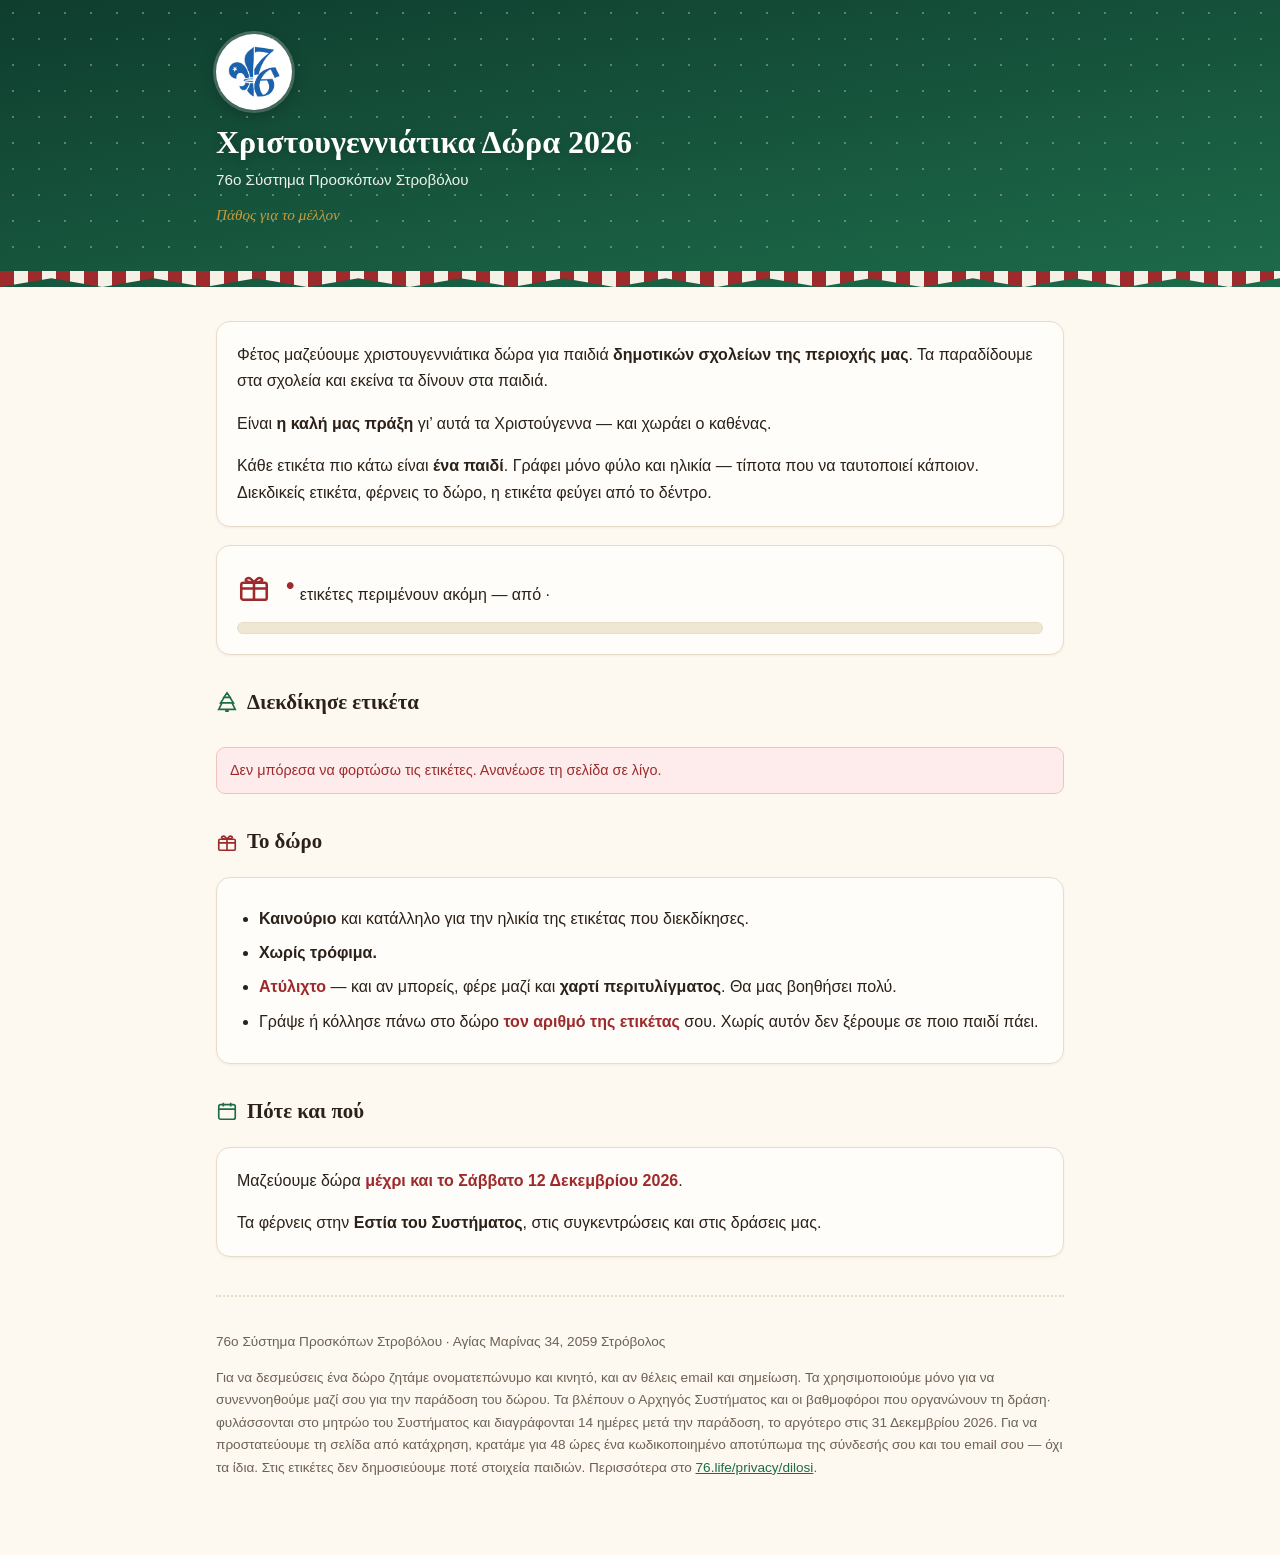
==== dora2026/index.html @ ab963748 "Ανατροφοδότηση Διημέρου Αγέλης (χωρίς όνομα) + δοκιμαστικό δίδυμο · σελίδα δώρων · εκτέλεση forms-su" ====
<!doctype html>
<html lang="el">
<head>
<meta charset="utf-8">
<title>Χριστουγεννιάτικα Δώρα 2026 · 76ο Σύστημα Προσκόπων Στροβόλου</title>
<link rel="canonical" href="https://formes.76.life/dora2026/dora-2026.html">
<meta http-equiv="refresh" content="0; url=dora-2026.html">
<meta name="robots" content="noindex">
</head>
<body>
<p>Μεταφέρεσαι στη σελίδα… <a href="dora-2026.html">Χριστουγεννιάτικα Δώρα 2026</a></p>
<script>location.replace("dora-2026.html");</script>
</body>
</html>
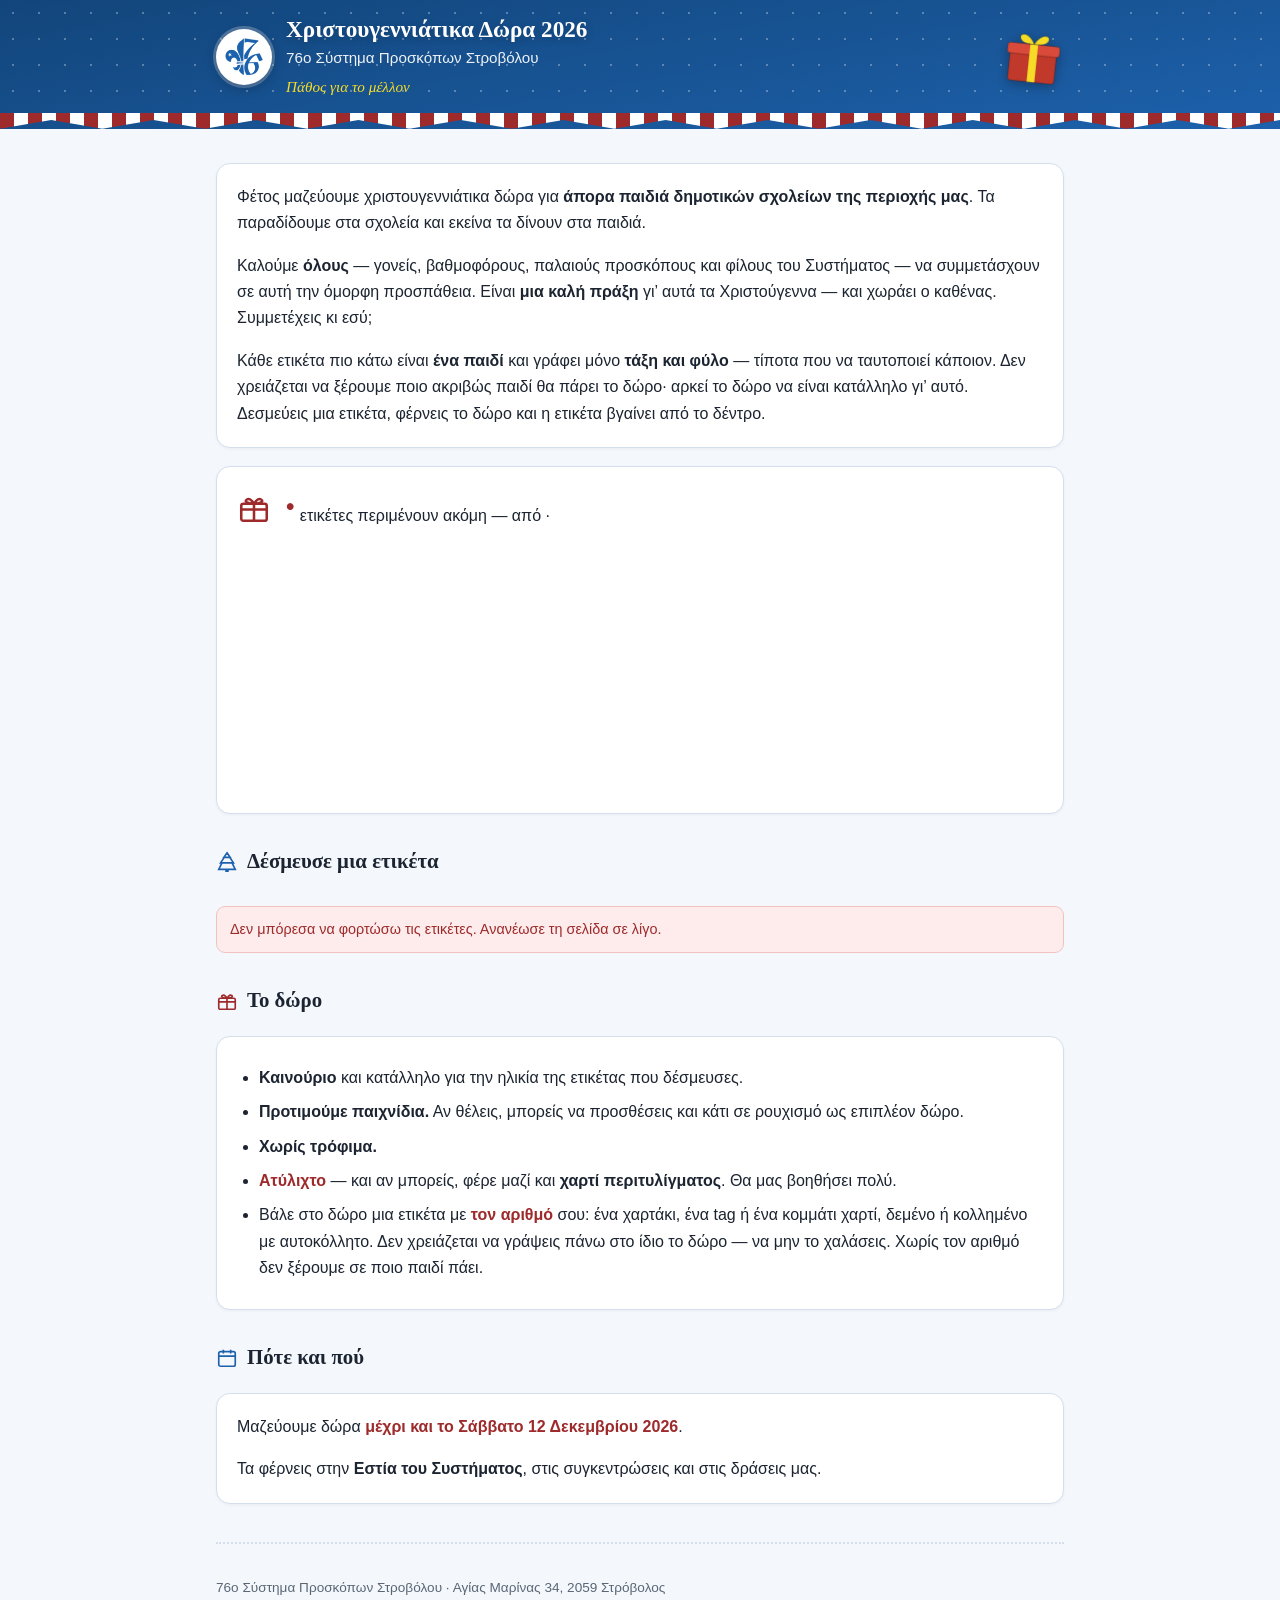
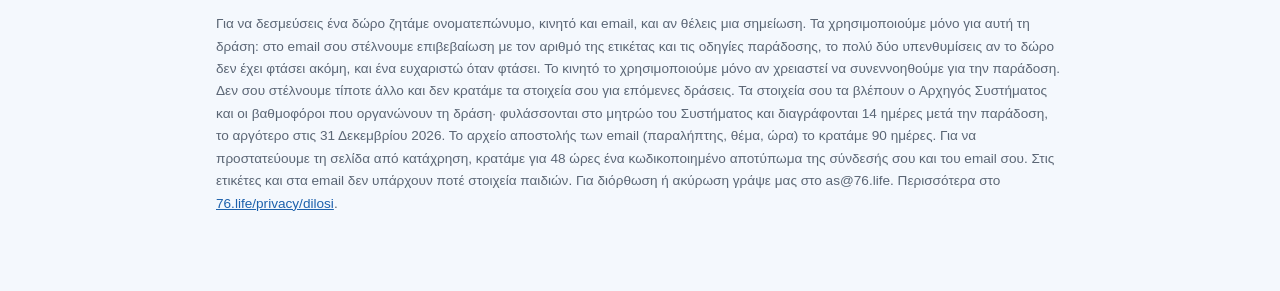
==== commit 68a937e3: "Δώρα: εικόνα και τίτλος προεπισκόπησης συνδέσμου (Viber, Facebook) Co-Authored-By: Claude Sonnet 5.5" ====
--- a/dora2026/index.html
+++ b/dora2026/index.html
@@ -6,6 +6,17 @@
 <link rel="canonical" href="https://formes.76.life/dora2026/dora-2026.html">
 <meta http-equiv="refresh" content="0; url=dora-2026.html">
 <meta name="robots" content="noindex">
+<meta name="description" content="Δέσμευσε μια ετικέτα και χάρισε ένα δώρο σε ένα παιδί της περιοχής μας.">
+<meta property="og:type" content="website">
+<meta property="og:locale" content="el_GR">
+<meta property="og:site_name" content="76ο Σύστημα Προσκόπων Στροβόλου">
+<meta property="og:title" content="Χριστουγεννιάτικα Δώρα 2026 · 76ο Σύστημα Προσκόπων Στροβόλου">
+<meta property="og:description" content="Δέσμευσε μια ετικέτα και χάρισε ένα δώρο σε ένα παιδί της περιοχής μας. Μέχρι το Σάββατο 12 Δεκεμβρίου.">
+<meta property="og:url" content="https://formes.76.life/dora2026/">
+<meta property="og:image" content="https://formes.76.life/dora2026/dora-2026-og.png">
+<meta property="og:image:width" content="1200">
+<meta property="og:image:height" content="630">
+<meta name="twitter:card" content="summary_large_image">
 </head>
 <body>
 <p>Μεταφέρεσαι στη σελίδα… <a href="dora-2026.html">Χριστουγεννιάτικα Δώρα 2026</a></p>
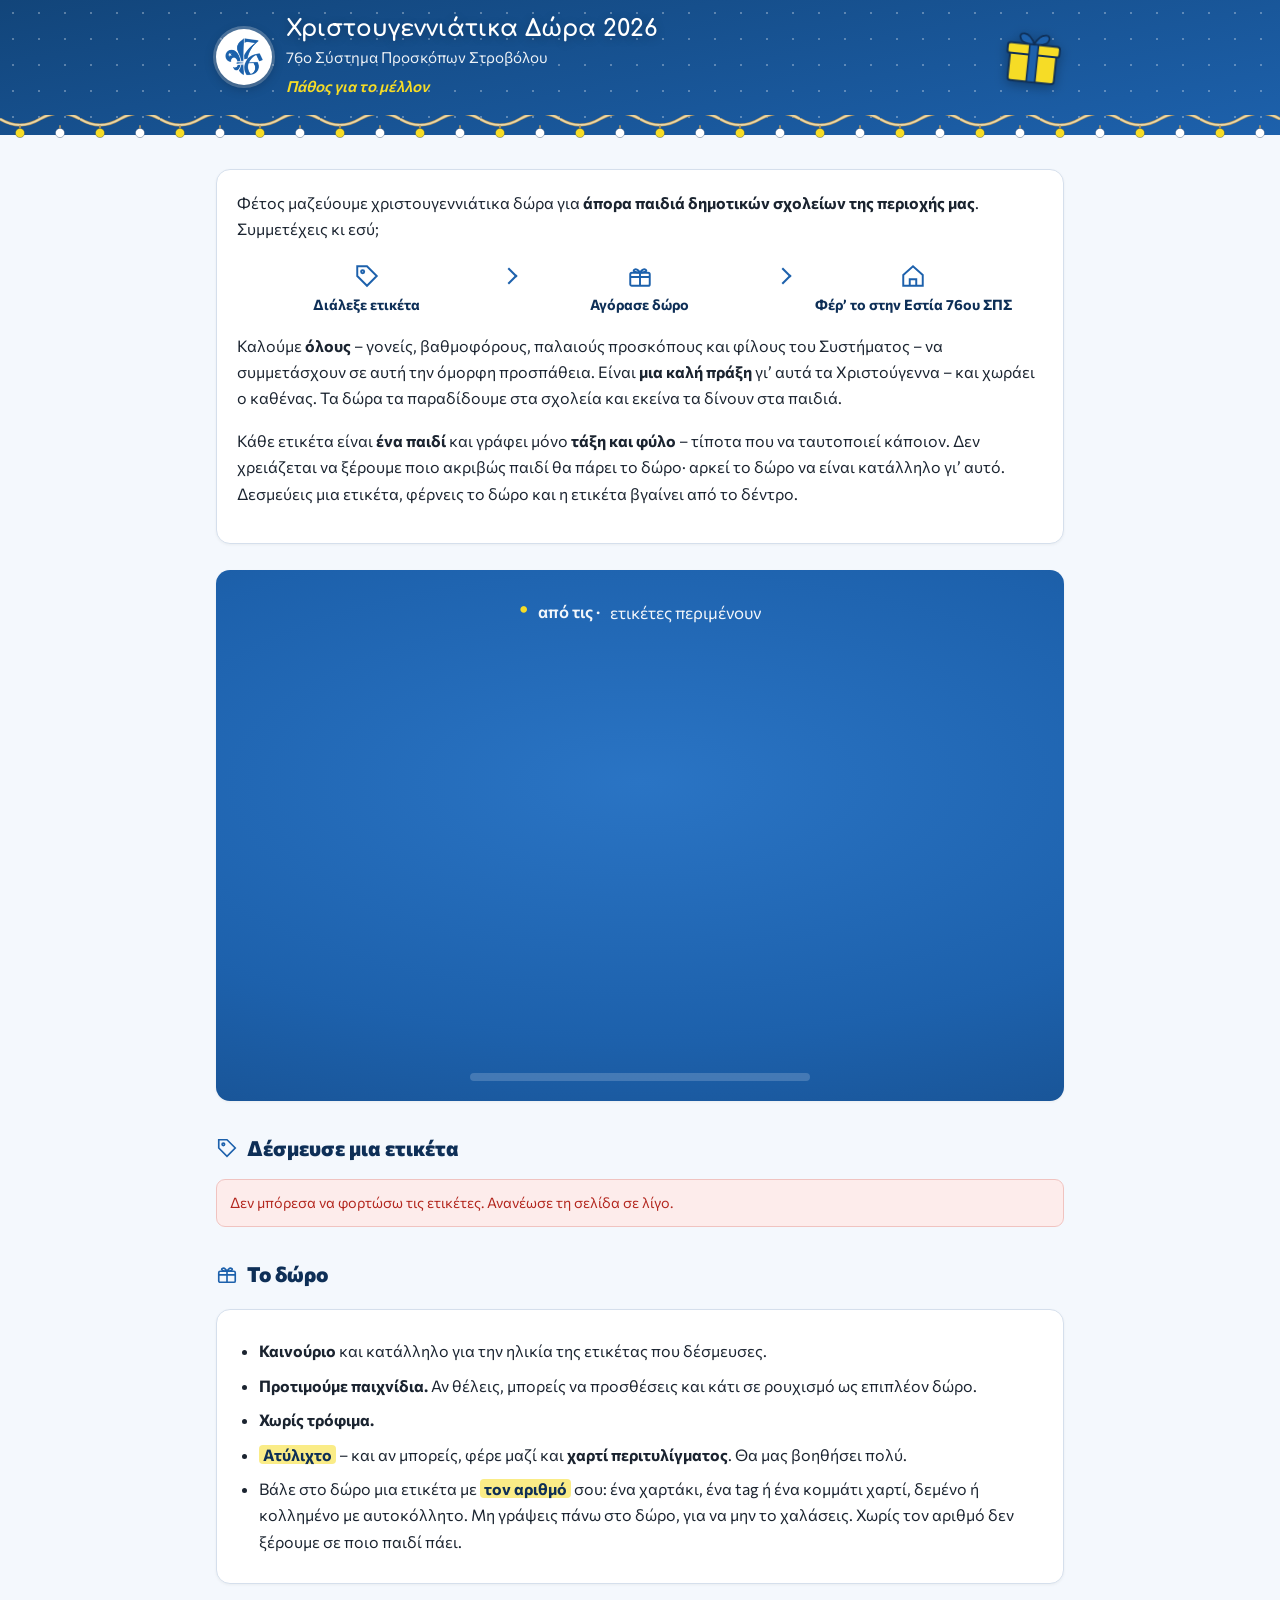
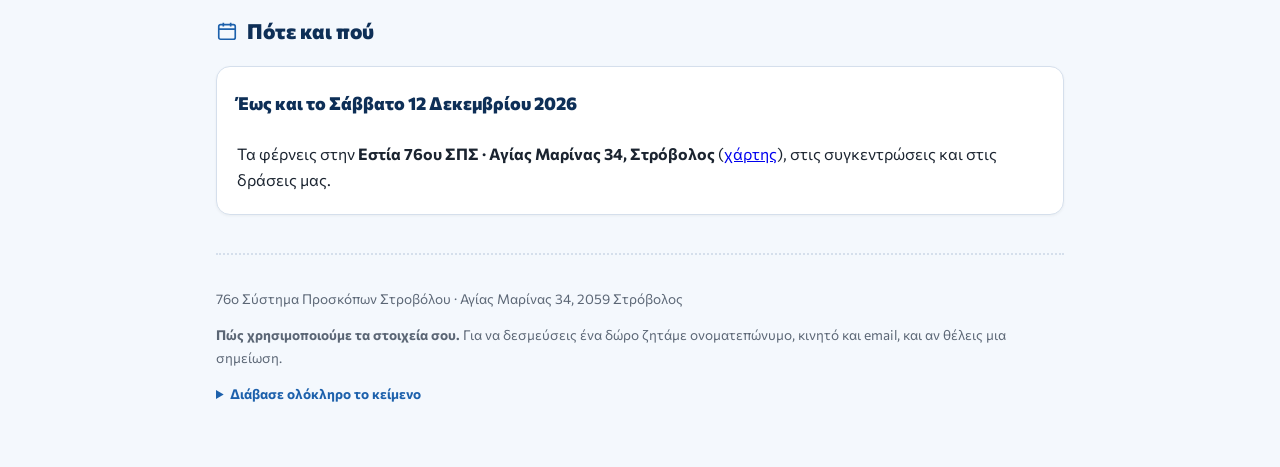
==== commit 9f3fe070: "Δώρα 2026: εικόνα προεπισκόπησης (Viber, Facebook) από την οριζόντια εκδοχή της αφίσας, 1200×628 Έλε" ====
--- a/dora2026/index.html
+++ b/dora2026/index.html
@@ -13,9 +13,10 @@
 <meta property="og:title" content="Χριστουγεννιάτικα Δώρα 2026 · 76ο Σύστημα Προσκόπων Στροβόλου">
 <meta property="og:description" content="Δέσμευσε μια ετικέτα και χάρισε ένα δώρο σε ένα παιδί της περιοχής μας. Μέχρι το Σάββατο 12 Δεκεμβρίου.">
 <meta property="og:url" content="https://formes.76.life/dora2026/">
-<meta property="og:image" content="https://formes.76.life/dora2026/dora-2026-og.png">
+<meta property="og:image" content="https://formes.76.life/dora2026/dora-2026-cover.jpg">
+<meta property="og:image:type" content="image/jpeg">
 <meta property="og:image:width" content="1200">
-<meta property="og:image:height" content="630">
+<meta property="og:image:height" content="628">
 <meta name="twitter:card" content="summary_large_image">
 </head>
 <body>
